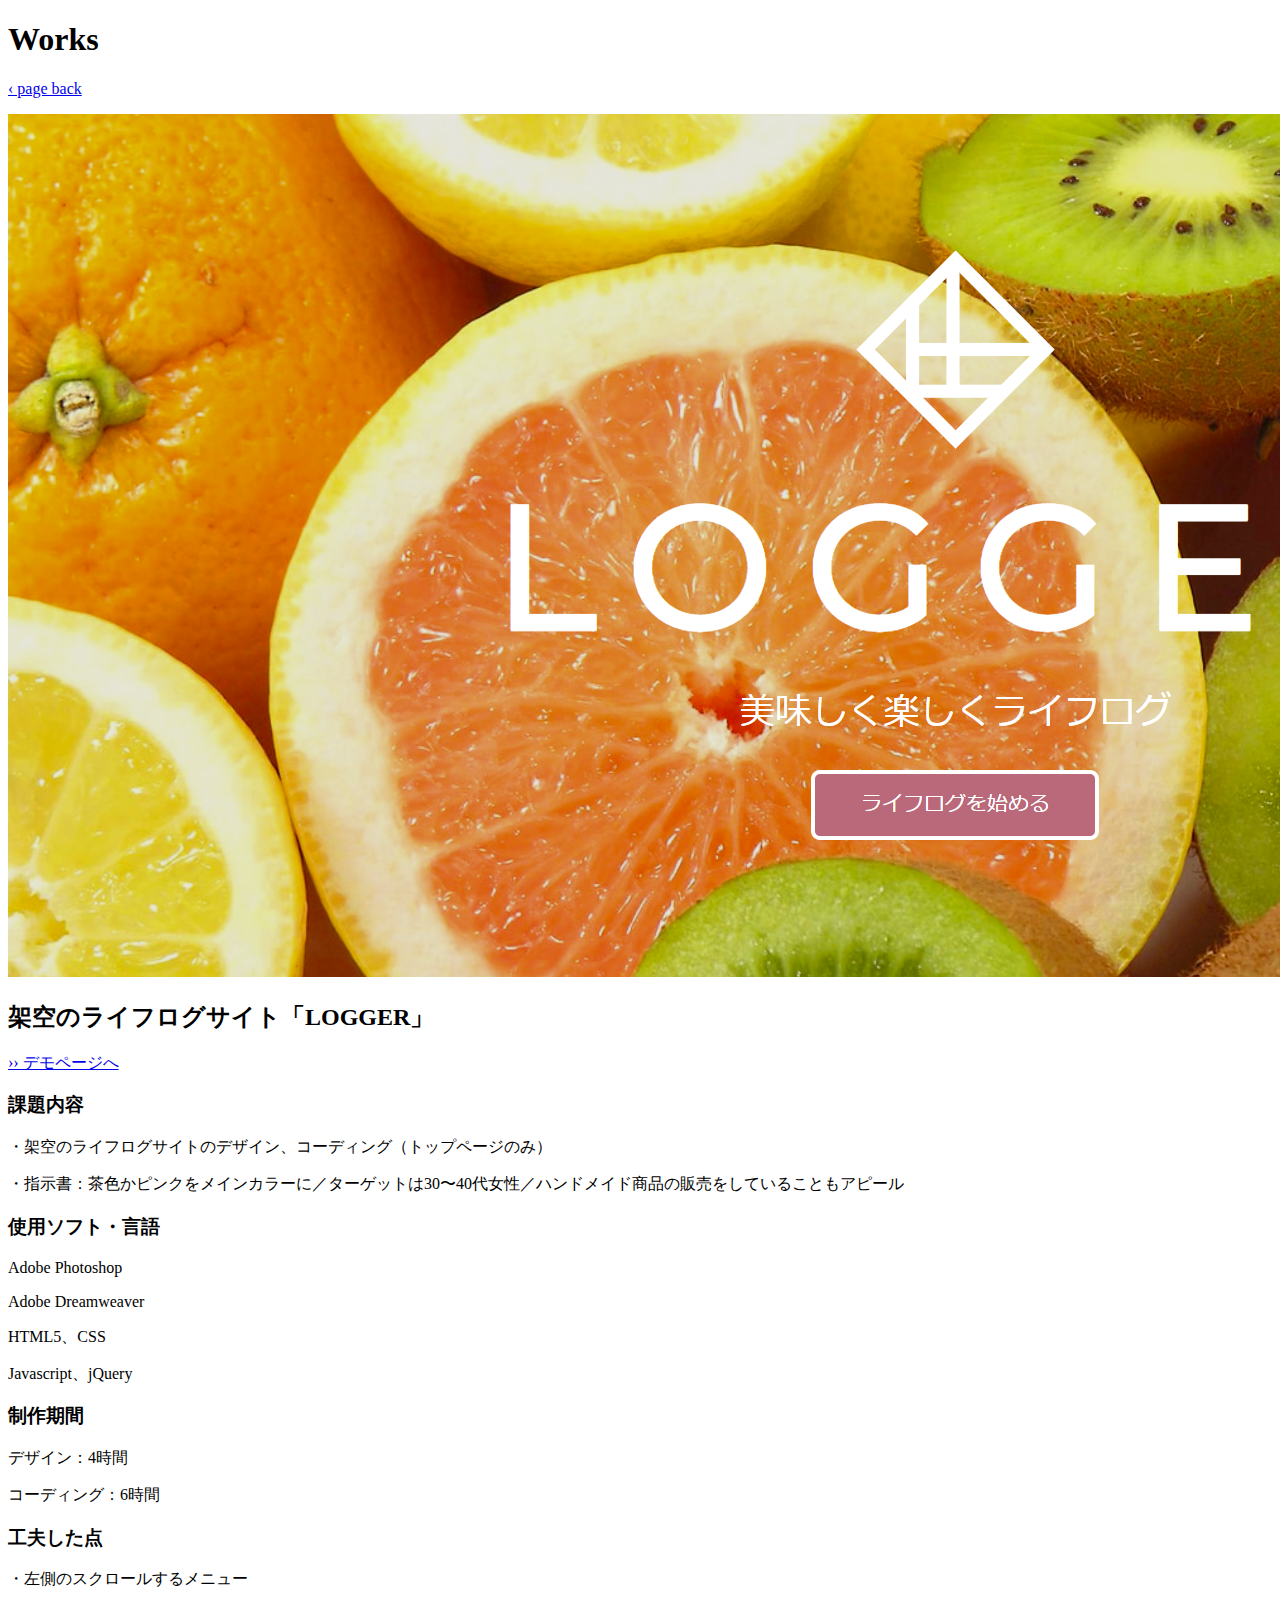
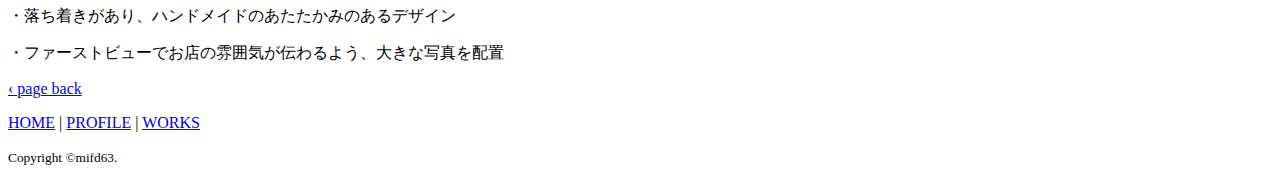
==== works01.html @ 4e7d2c3e "Add files via upload" ====
<!doctype html>
<html>
<head>
<meta charset="UTF-8">
<title>works01 | PORTFOLIO</title>
<link href="works.css" rel="stylesheet" type="text/css">
<link href="https://fonts.googleapis.com/css2?family=Halant&display=swap" rel="stylesheet">
</head>

<body>
<header id="top">
  <div class="header_title">
    <div class="header_title__in">
      <h1 class="halant">Works</h1>
    </div>
  </div>
</header>
<nav>
    <a href="index.html#works">&#8249; page back</a>
</nav>
  
<section>
  <div class="thumb">
    <p class="works_thumb"><a href="works_page/works01/index.html" target="_blank"><img src="img/bigthumb01.png" alt="カフェサイト「CozyChat」"/></a></p>
  </div>
  <div class="info">
  <h2>架空のライフログサイト「LOGGER」</h2>
    <p class="demo"><a href="works_page/works01/index.html" target="_blank">&#8250;&#8250;&nbsp;デモページへ</a></p>
    
    <h3>課題内容</h3>
    <p>・架空のライフログサイトのデザイン、コーディング（トップページのみ）</p>
    <p>・指示書：茶色かピンクをメインカラーに／ターゲットは30〜40代女性／ハンドメイド商品の販売をしていることもアピール</p>
    
    <h3>使用ソフト・言語</h3>
    <p>Adobe Photoshop</p>
    <p>Adobe Dreamweaver</p>
    <p>HTML5、CSS</p>
    <p>Javascript、jQuery</p>

    <h3>制作期間</h3>
    <p>デザイン：4時間</p>
    <p>コーディング：6時間</p>

    <h3>工夫した点</h3>
    <p>・左側のスクロールするメニュー</p>
    <p>・落ち着きがあり、ハンドメイドのあたたかみのあるデザイン</p>
    <p>・ファーストビューでお店の雰囲気が伝わるよう、大きな写真を配置</p>
  </div>
</section>

<nav>
    <a href="index.html#works">&#8249; page back</a>
</nav>

<footer>
  <p><a href="index.html">HOME</a> | <a href="index.html#profile">PROFILE</a> | <a href="index.html#works">WORKS</a></p>
  <small>Copyright ©mifd63.</small>
</footer>


</body>
</html>
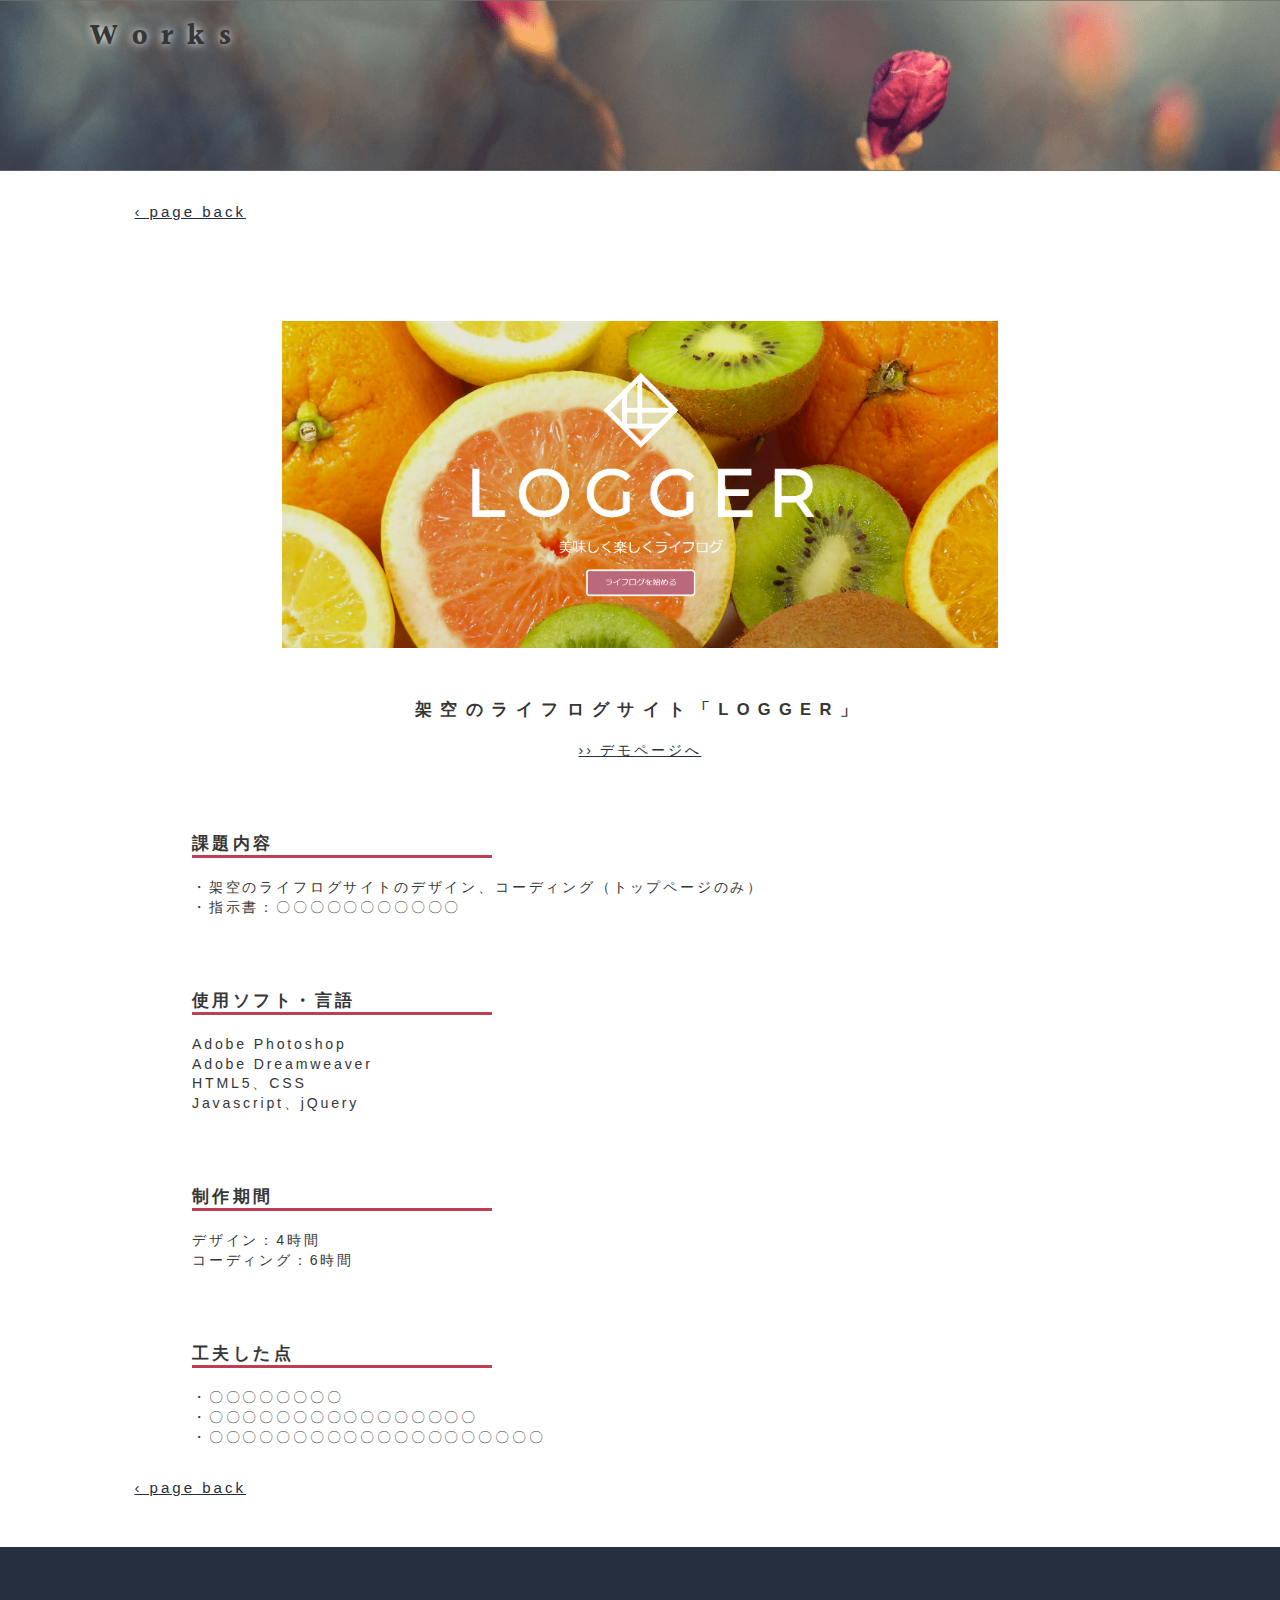
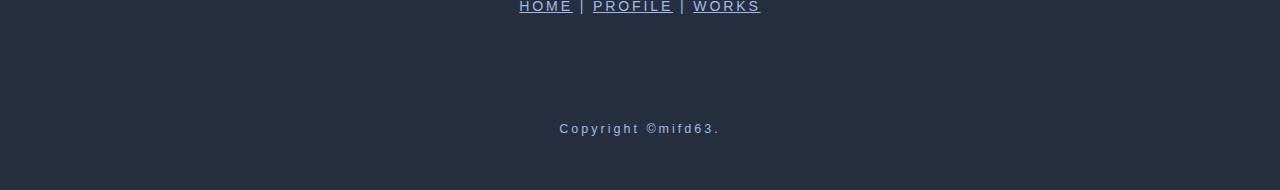
==== commit ae3b52e8: "Add files via upload" ====
--- a/works01.html
+++ b/works01.html
@@ -21,7 +21,7 @@
   
 <section>
   <div class="thumb">
-    <p class="works_thumb"><a href="works_page/works01/index.html" target="_blank"><img src="img/bigthumb01.png" alt="カフェサイト「CozyChat」"/></a></p>
+    <p class="works_thumb"><a href="works_page/works01/index.html" target="_blank"><img src="img/bigthumb01.png" alt="ライフログサイト「LOGGER」"/></a></p>
   </div>
   <div class="info">
   <h2>架空のライフログサイト「LOGGER」</h2>
@@ -29,7 +29,7 @@
     
     <h3>課題内容</h3>
     <p>・架空のライフログサイトのデザイン、コーディング（トップページのみ）</p>
-    <p>・指示書：茶色かピンクをメインカラーに／ターゲットは30〜40代女性／ハンドメイド商品の販売をしていることもアピール</p>
+    <p>・指示書：〇〇〇〇〇〇〇〇〇〇〇</p>
     
     <h3>使用ソフト・言語</h3>
     <p>Adobe Photoshop</p>
@@ -42,9 +42,9 @@
     <p>コーディング：6時間</p>
 
     <h3>工夫した点</h3>
-    <p>・左側のスクロールするメニュー</p>
-    <p>・落ち着きがあり、ハンドメイドのあたたかみのあるデザイン</p>
-    <p>・ファーストビューでお店の雰囲気が伝わるよう、大きな写真を配置</p>
+    <p>・〇〇〇〇〇〇〇〇</p>
+    <p>・〇〇〇〇〇〇〇〇〇〇〇〇〇〇〇〇</p>
+    <p>・〇〇〇〇〇〇〇〇〇〇〇〇〇〇〇〇〇〇〇〇</p>
   </div>
 </section>
 
--- a/works.css
+++ b/works.css
@@ -0,0 +1,148 @@
+@charset "UTF-8";
+body, h1, h2, h3, p, ul, li, dd,dt {
+	padding: 0;
+	margin: 0;
+	list-style-type: none;
+	font-family: YuGothic, "Yu Gothic medium", "Hiragino Sans", Meiryo, sans-serif;
+	line-height: 1.4em;
+	letter-spacing: 0.2em;
+	color: #363636;
+	font-size: 94%;
+	text-align: left;
+}
+img {
+	border: none;
+	vertical-align: bottom;
+}
+a{
+	color: #262F40;
+}
+
+a:hover{
+	color:#C0CBE1;
+	background-color: #262F40
+}
+
+header {
+	background-image: url(img/header_short.png);
+	width: 100%;
+	height: 0;
+	background-position: center center;
+	background-repeat: no-repeat;
+	background-size: cover;
+	padding-top: 13.3333%;
+}
+.header_title {
+	position: absolute;
+	width: 100%;
+	height: 100%;
+}
+.header_title__in {
+	position: absolute;
+	left: 7%;
+	right: 30%;
+	top: -17%;
+	width: 40%;
+	text-align: left;
+}
+.halant  {
+	font-size: 28px;
+	letter-spacing: 0.5em;
+	font-family: 'Halant', serif;
+	text-shadow:0 0 10px #FFF;
+}
+.header_title__in p {
+	font-size: 16px;
+	letter-spacing: 0.5em;
+	margin-top: 20px;
+	text-shadow: 0px 0px 3px;
+}
+.header_title__in .halant {
+	font-family: 'Halant', serif;
+	text-shadow:0 0 10px #FFF;
+}
+nav  {
+	margin-top: 30px;
+	clear: both;
+	position: absolute;
+	transform: translateX(15%);
+	width: 70%;
+}
+.works_thumb img {
+	width: 80%;
+	height: auto;
+	display: block;
+	margin: 150px auto 0 auto;
+	position: relative;
+	
+}
+section {
+	text-align: center;
+	width: 70%;
+	margin-left: auto;
+	margin-right: auto;
+}
+h2 {
+	font-size: 110%;
+	font-weight: bold;
+	letter-spacing: 0.5em;
+	margin-top: 50px;
+	margin-bottom: 20px;
+	text-align: center;
+	
+}
+.demo{
+	text-align: center;
+	position: relative;
+}
+h3 {
+	width: 300px;
+	font-weight: bold;
+	font-size: 115%;
+	border-bottom-style: solid;
+	border-bottom-color: #BB3F55;
+	margin-top: 70px;
+	margin-bottom: 20px;
+}
+footer {
+	text-align: center;
+	background-color: #262F40;
+	margin-top: 50px;
+	padding-bottom: 50px;
+}
+footer p {
+	margin-bottom: 100px;
+	margin-top: 100px;
+	padding-top: 50px;
+	color: #A5BAE2;
+	text-align: center;
+}
+footer a {
+	color: #A5BAE2;
+}
+footer small {
+	padding-bottom: 20px;
+	color: #A5BAE2;
+}
+
+@media screen and (max-width:690px){
+.header_title__in {
+	top: -10%;
+	width: 80%;
+}
+.halant  {
+	font-size: 24px;
+}
+.header_title__in p {
+	font-size: 14px;
+	letter-spacing: 0.3em;
+	margin-top: 0px;
+}
+footer p{
+	font-size: 80%;
+	margin-bottom: 100px;
+}
+footer small{
+	font-size: 70%;	
+}
+}
